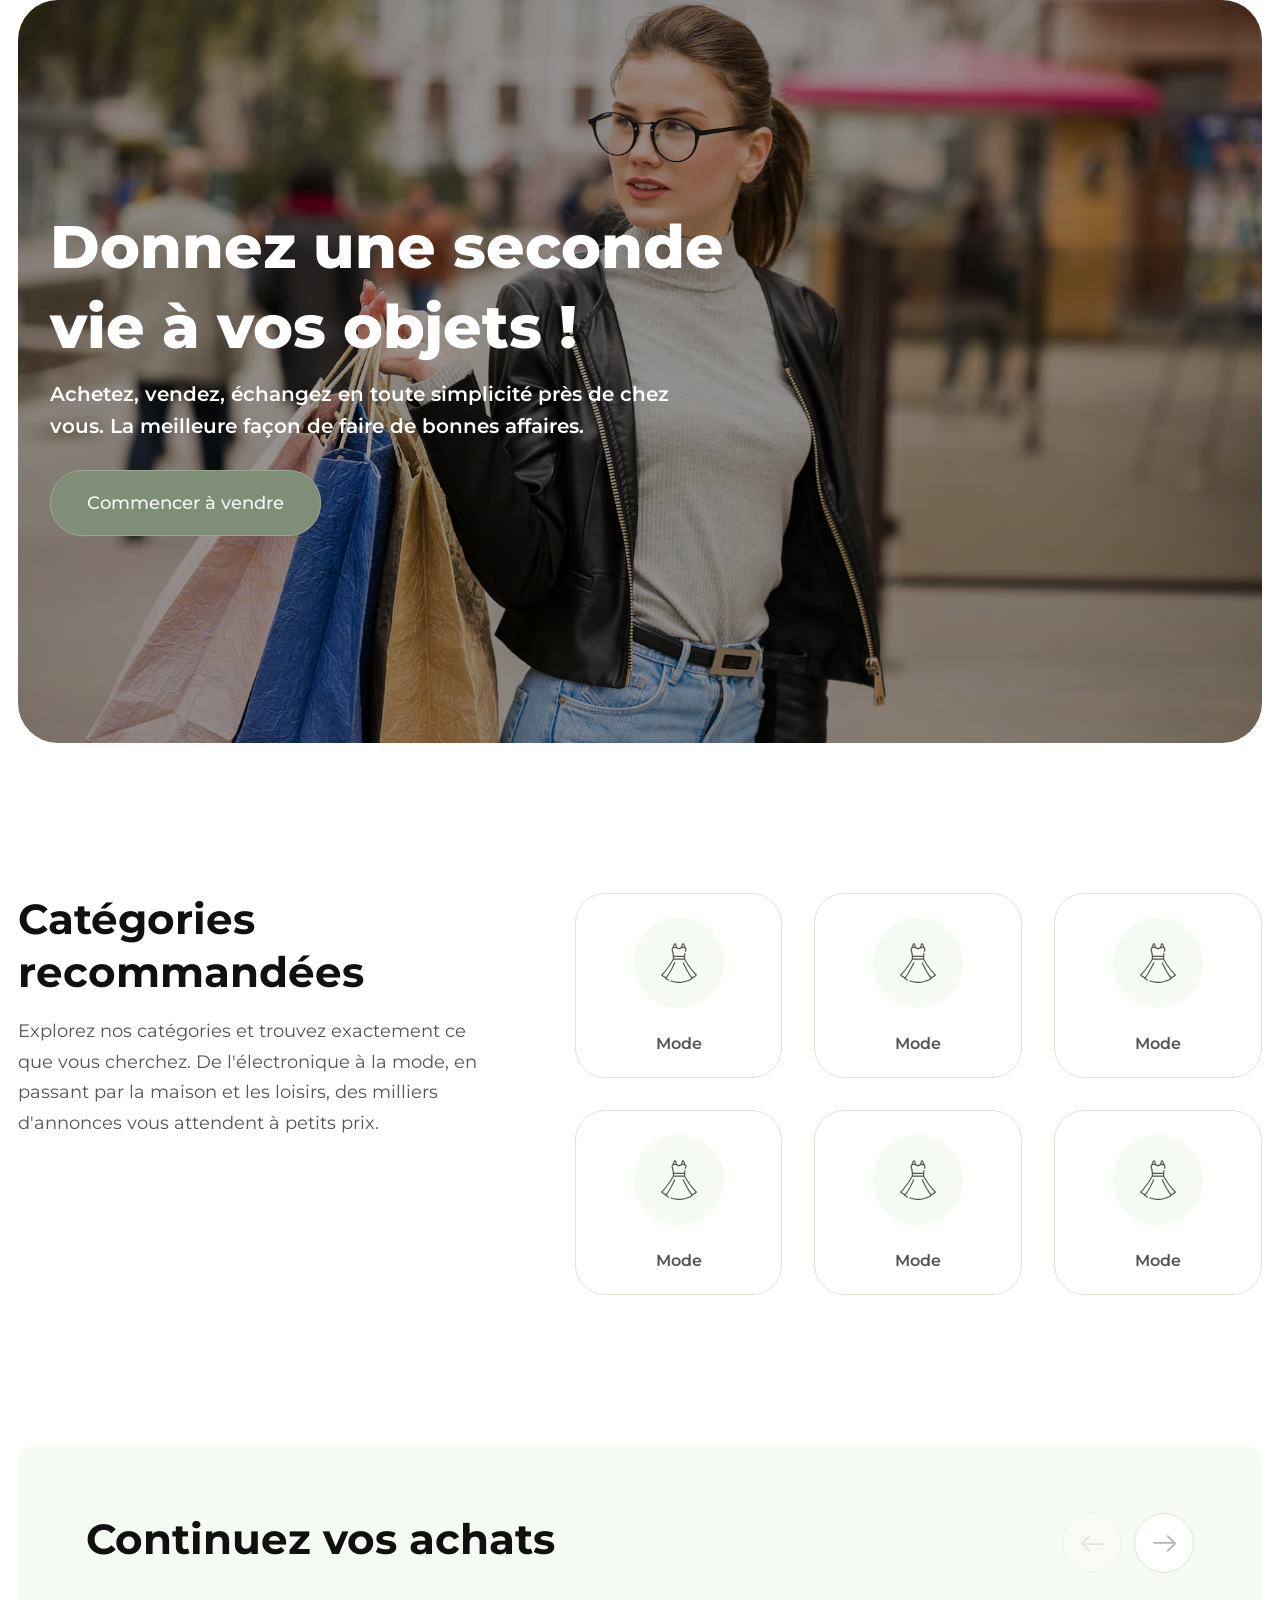
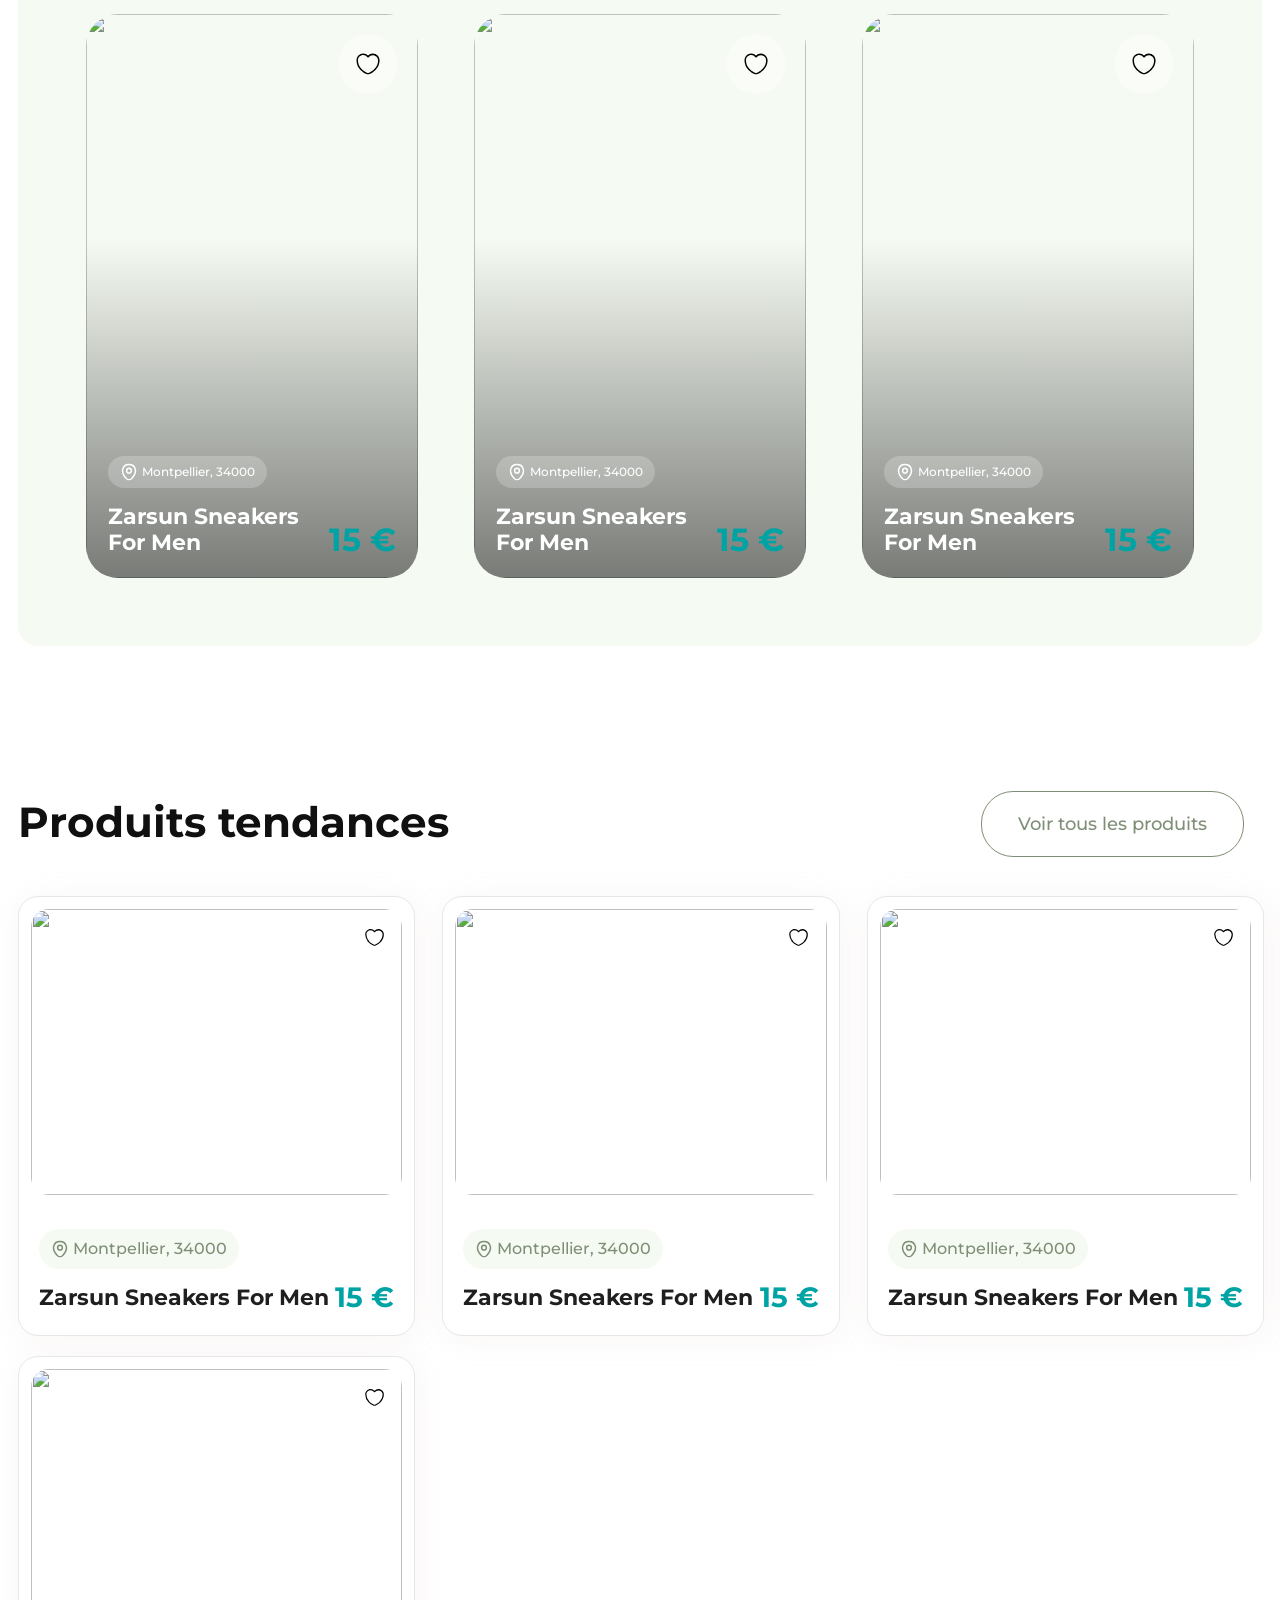
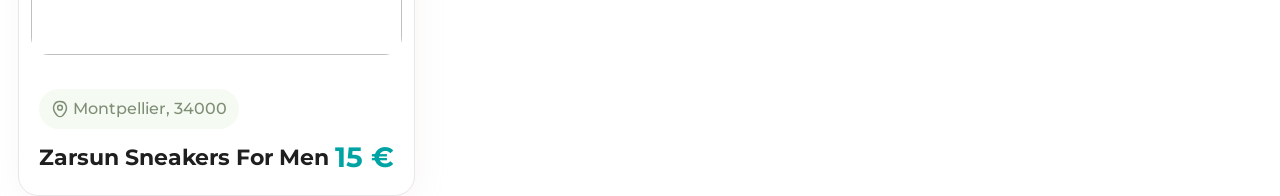
==== index.html @ 98dd618c "🪺 Intégration grille produit, bannière, catégories et bloc Continuez vos achats" ====
<!DOCTYPE html>
<html lang="fr">
<head>
  <meta charset="UTF-8">
  <title>Pretium</title>
  <link rel="preconnect" href="https://fonts.bunny.net">
  <link href="https://fonts.bunny.net/css?family=montserrat:400,500,600,700,800" rel="stylesheet"/>
  <link rel="stylesheet" href="css/style.css">
</head>
<body>
<main class="sections">
  <!-- Section Banner -->
  <section class="banner">
    <h1 class="banner__title">Donnez une seconde vie à vos objets !</h1>
    <p class="banner__description">
      Achetez, vendez, échangez en toute simplicité près de chez vous. La meilleure façon de faire de bonnes affaires.
    </p>
    <a href="#" class="btn-filled">Commencer à vendre</a>
  </section>

  <!-- Section Categories -->
  <section class="container categories">
    <div class="categories_text">
      <h2 class="section-title">Catégories recommandées</h2>
      <p class="text-body">
        Explorez nos catégories et trouvez exactement ce que vous cherchez. De l'électronique à la mode, en passant par la maison et les loisirs, des milliers d'annonces vous attendent à petits prix.
      </p>
    </div>
    <div class="categories-grid">
      <a href="#" class="category-link" data-repeat="5">
        <span class="category-link__icon">
          <svg xmlns="http://www.w3.org/2000/svg" fill="none" viewBox="0 0 60 66.884">
          <path fill="currentColor" fill-rule="evenodd" d="M36.852 0c2.084 1.654 3.153 3.872 3.518 6.456.075.522.203.915.66 1.246.738.536 1.176 1.32 1.507 2.165.126.323.107.639.028.96a817 817 0 0 1-.765 3.096c-.197.797-.644 1.178-1.233 1.052-.642-.137-.904-.67-.714-1.484.207-.886.416-1.775.658-2.654.096-.348.036-.628-.15-.917-.583-.919-1.442-1.355-2.5-1.436-2.128-.166-4.133.417-5.952 1.391-1.385.742-2.47.716-3.842-.012-1.806-.958-3.785-1.535-5.892-1.38-1.082.078-1.96.52-2.552 1.465a1.05 1.05 0 0 0-.134.864c.846 3.348 1.662 6.704 2.072 10.142.03.254.127.344.366.325q.114-.008.23-.003h3.176c4.153 0 8.306-.001 12.46.01.442.001.63-.063.677-.571.09-.97.284-1.934.462-2.896.126-.684.615-1.05 1.175-.927.584.125.925.632.767 1.3-.54 2.282-.53 4.594-.521 6.906q.002.576.002 1.15c0 .269.047.506.184.743 5.12 8.797 10.845 17.157 17.817 24.615.371.398.76.778 1.136 1.171.712.74.68 1.274-.126 1.89-1.816 1.386-3.759 2.581-5.768 3.664l-.112.059c-.297.151-.546.279-.347.788.186.476-.227.829-.633 1.096-2.293 1.511-4.746 2.708-7.302 3.7-3.91 1.519-7.954 2.478-12.145 2.782l-.053.002c-.088.003-.175.005-.203.126h-5.75c-.292-.195-.623-.205-.95-.214a5 5 0 0 1-.346-.019c-3.236-.335-6.375-1.092-9.45-2.13-.712-.242-1.011-.753-.802-1.328.218-.596.718-.803 1.453-.553 2.62.887 5.292 1.545 8.034 1.915 6.565.884 12.914.002 19.09-2.306 2.14-.8 4.195-1.772 6.174-2.915.355-.205.445-.325.169-.699-5.646-7.631-10.087-15.953-14.015-24.566q-.055-.118-.107-.237c-.267-.667-.109-1.186.44-1.436.552-.252 1.065-.03 1.37.615.675 1.432 1.319 2.881 2.011 4.304 3.26 6.687 6.856 13.176 11.21 19.228.296.412.495.513.967.248 1.612-.904 3.197-1.845 4.732-2.877.32-.216.446-.348.107-.707-7.063-7.467-12.844-15.872-18.025-24.713-.25-.428-.491-.605-1.002-.603q-8.097.031-16.195 0c-.536-.002-.792.186-1.051.633-4.7 8.056-9.948 15.722-16.158 22.704a79 79 0 0 1-1.909 2.06c-.214.222-.243.342.043.539a60 60 0 0 0 5.069 3.066c.377.205.5.02.634-.185l.063-.093c2.387-3.295 4.537-6.738 6.541-10.277a160 160 0 0 0 6.676-13.181c.345-.763.821-1.02 1.407-.767.609.262.758.824.401 1.607-3.96 8.646-8.405 17.015-14.083 24.679-.224.3-.216.435.116.624 1.077.609 2.169 1.188 3.286 1.72.727.346.969.883.68 1.449-.278.547-.825.684-1.52.357-1.613-.759-3.184-1.592-4.667-2.584-.479-.32-.78-.716-.521-1.312.132-.306-.056-.38-.226-.447q-.058-.022-.108-.047a46 46 0 0 1-5.475-3.404 19 19 0 0 1-.468-.353c-.814-.639-.861-1.154-.141-1.885a87 87 0 0 0 4.484-4.921c5.481-6.501 10.213-13.522 14.476-20.869.165-.282.167-.57.188-.874.336-4.984-.752-9.777-2.043-14.523-.387-1.426-.057-2.544.909-3.418.805-.73 1.08-1.54 1.269-2.547.423-2.265 1.534-4.17 3.349-5.631h.784c.171.207.38.393.507.626.904 1.643 1.696 3.353 1.946 5.214.135 1.009.517 1.503 1.477 1.757.746.199 1.436.84 2.152.84s1.406-.652 2.152-.836c.981-.243 1.3-.773 1.475-1.754.374-2.107 1.117-4.11 2.442-5.845C36.33 0 36.59 0 36.852 0m-.09 2.703a15.2 15.2 0 0 0-1.215 3.475c-.069.312.006.42.354.376.71-.085 1.424-.168 2.137-.044.354.06.313-.134.271-.333l-.01-.048c-.25-1.224-.718-2.35-1.536-3.426m-13.52.003c-.82 1.053-1.268 2.167-1.529 3.361q-.01.04-.023.088c-.053.185-.12.42.278.355.713-.118 1.427-.039 2.134.047.355.042.415-.065.349-.377a15 15 0 0 0-1.21-3.474m6.776 23.189 1.963-.001c1.955-.002 3.91-.003 5.863.01.387.002.545-.077.517-.498a14 14 0 0 1 0-1.695c.022-.387-.124-.462-.48-.462q-7.893.015-15.785 0c-.33 0-.464.07-.447.428.028.564.037 1.132-.002 1.694-.03.439.126.535.543.533a796 796 0 0 1 5.865-.01z"/>
        </svg>
        </span>
        Mode
      </a>
    </div>
  </section>

  <!-- Section Resume Shopping -->
  <section class="container resume-shopping">
    <h2 class="section-title">Continuez vos achats</h2>
    <div class="slider-navigation">
      <button disabled>
        <svg xmlns="http://www.w3.org/2000/svg" fill="none" viewBox="0 0 23.388 16.975">
          <g fill="currentColor" fill-rule="evenodd">
            <path d="M7.852 16.711a.9.9 0 0 0 1.272-1.272l-6.95-6.951 6.95-6.952A.9.9 0 0 0 7.852.264L.264 7.85a.9.9 0 0 0 0 1.273z"/>
            <path d="M23.388 9.075a.9.9 0 0 1-.9.9H1.451a.9.9 0 1 1 0-1.8h21.037a.9.9 0 0 1 .9.9"/>
          </g>
        </svg>
      </button>
      <button>
        <svg xmlns="http://www.w3.org/2000/svg" fill="none" viewBox="0 0 23.388 16.975">
          <g fill="currentColor" fill-rule="evenodd">
            <path d="M15.536.264a.9.9 0 0 0-1.272 1.272l6.95 6.952-6.95 6.95a.9.9 0 0 0 1.272 1.273l7.588-7.587a.9.9 0 0 0 0-1.273z"/>
            <path d="M0 7.9A.9.9 0 0 1 .9 7h21.038a.9.9 0 1 1 0 1.8H.9a.9.9 0 0 1-.9-.9"/>
          </g>
        </svg>
      </button>
    </div>
    <div class="slider-products">
      <article class="product-card-full" data-repeat="5">
        <picture class="product-card-full__image">
          <source
              width="428" height="564"
              media="(min-width: 1100px)"
              srcset="https://picsum.photos/428/564"
          >
          <img src="https://picsum.photos/270/358" alt="" class="product-card-full__image" width="270" height="358">
        </picture>

        <div class="location is-white is-bigger">
          <svg xmlns="http://www.w3.org/2000/svg" fill="none" viewBox="0 0 18 18">
            <path fill="currentColor" fill-rule="evenodd" d="M9 4.6a3 3 0 1 0 0 6.2 3 3 0 0 0 0-6.2M7.4 7.7a1.6 1.6 0 1 1 3.2 0 1.6 1.6 0 0 1-3.2 0"/>
            <path fill="currentColor" fill-rule="evenodd" d="M9 .8a7 7 0 0 1 7 5.4c1 4.2-1.7 7.7-3.8 9.7a4.6 4.6 0 0 1-6.4 0C3.7 14 1 10.4 2 6.2A7 7 0 0 1 9 .8M3.4 6.5C4.1 3.7 6.5 2.2 9 2.3s5 1.4 5.6 4.2c.7 3.4-1.4 6.4-3.4 8.4a3 3 0 0 1-4.4 0c-2-2-4.1-5-3.4-8.4"/>
          </svg>
          Montpellier, 34000
        </div>
        <div class="product-card-full__body">
          <a href="product.html" class="product-card-full__title">
            Zarsun Sneakers For Men
          </a>
          <div class="product-card-full__price">
            15 €
          </div>
        </div>

        <button class="btn-like is-bigger">
          <svg xmlns="http://www.w3.org/2000/svg" fill="none" viewBox="0 0 26 26">
            <path fill="currentColor" fill-rule="evenodd" d="M8.2 2.6q3 .1 4.8 2 2-1.9 4.8-2c3.8 0 6.8 3 6.8 6.8 0 4-1.9 7.2-4.1 9.5a18 18 0 0 1-6.6 4.4H12a18 18 0 0 1-6.5-4.4 14 14 0 0 1-4-9.5c0-3.7 3-6.8 6.7-6.8M2.9 9.4c0-3 2.4-5.3 5.3-5.3q2.6 0 4.2 2.1a1 1 0 0 0 1.2 0q1.6-2 4.2-2c3 0 5.3 2.3 5.3 5.2a12 12 0 0 1-3.7 8.5c-2 2.1-4.5 3.4-6 4h-.8c-1.5-.6-4-1.9-6-4A12 12 0 0 1 3 9.4M13 5.8l1 1z"/>
          </svg>
        </button>
      </article>
    </div>
  </section>

  <!-- Section Trending -->
  <section class="container section-trending">
    <h2 class="section-title">Produits tendances</h2>
    <div class="products-grid">
      <article class="product-card" data-repeat="4">
        <img
            src="https://picsum.photos/161/124"
            alt=""
            width="161" height="124"
            class="product-card__image"
        >
        <!--<img
          src="images/shoes-thumb.jpg"
          srcset="images/shoes-thumb.jpg 161w, images/shoes-thumb-desktop.jpg 338w"
          sizes="(max-width: 700px) 161px, 338px"
          alt=""
          width="161" height="124"
          class="product-card__image"
        >-->
        <div class="location">
          <svg xmlns="http://www.w3.org/2000/svg" fill="none" viewBox="0 0 18 18">
            <path fill="currentColor" fill-rule="evenodd" d="M9 4.6a3 3 0 1 0 0 6.2 3 3 0 0 0 0-6.2M7.4 7.7a1.6 1.6 0 1 1 3.2 0 1.6 1.6 0 0 1-3.2 0"/>
            <path fill="currentColor" fill-rule="evenodd" d="M9 .8a7 7 0 0 1 7 5.4c1 4.2-1.7 7.7-3.8 9.7a4.6 4.6 0 0 1-6.4 0C3.7 14 1 10.4 2 6.2A7 7 0 0 1 9 .8M3.4 6.5C4.1 3.7 6.5 2.2 9 2.3s5 1.4 5.6 4.2c.7 3.4-1.4 6.4-3.4 8.4a3 3 0 0 1-4.4 0c-2-2-4.1-5-3.4-8.4"/>
          </svg>
          Montpellier, 34000
        </div>
        <div class="product-card__body">
          <a href="product.html" class="product-card__title">
            Zarsun Sneakers For Men
          </a>
          <div class="product-card__price">
            15 €
          </div>
        </div>
        <button class="btn-like">
          <svg xmlns="http://www.w3.org/2000/svg" fill="none" viewBox="0 0 26 26">
            <path fill="currentColor" fill-rule="evenodd" d="M8.2 2.6q3 .1 4.8 2 2-1.9 4.8-2c3.8 0 6.8 3 6.8 6.8 0 4-1.9 7.2-4.1 9.5a18 18 0 0 1-6.6 4.4H12a18 18 0 0 1-6.5-4.4 14 14 0 0 1-4-9.5c0-3.7 3-6.8 6.7-6.8M2.9 9.4c0-3 2.4-5.3 5.3-5.3q2.6 0 4.2 2.1a1 1 0 0 0 1.2 0q1.6-2 4.2-2c3 0 5.3 2.3 5.3 5.2a12 12 0 0 1-3.7 8.5c-2 2.1-4.5 3.4-6 4h-.8c-1.5-.6-4-1.9-6-4A12 12 0 0 1 3 9.4M13 5.8l1 1z"/>
          </svg>
        </button>
      </article>
    </div>
    <a href="products.html" class="btn-bordered">Voir tous les produits</a>
  </section>
</main>
<script>
  document.querySelectorAll("[data-repeat]").forEach((el) => {
    const count = parseFloat(el.dataset.repeat)
    for (let i = 0; i < count; i++) {
      el.insertAdjacentHTML("afterend", el.outerHTML)
    }
  })
</script>
</body>
</html>
---- css/style.css ----
@import "variables.css";
@import "reset.css";
@import "layout.css";
@import "text.css";
@import "products.css";
@import "categories.css";
@import "location.css";
@import "sliders.css";
@import "banner.css";
@import "btn.css";
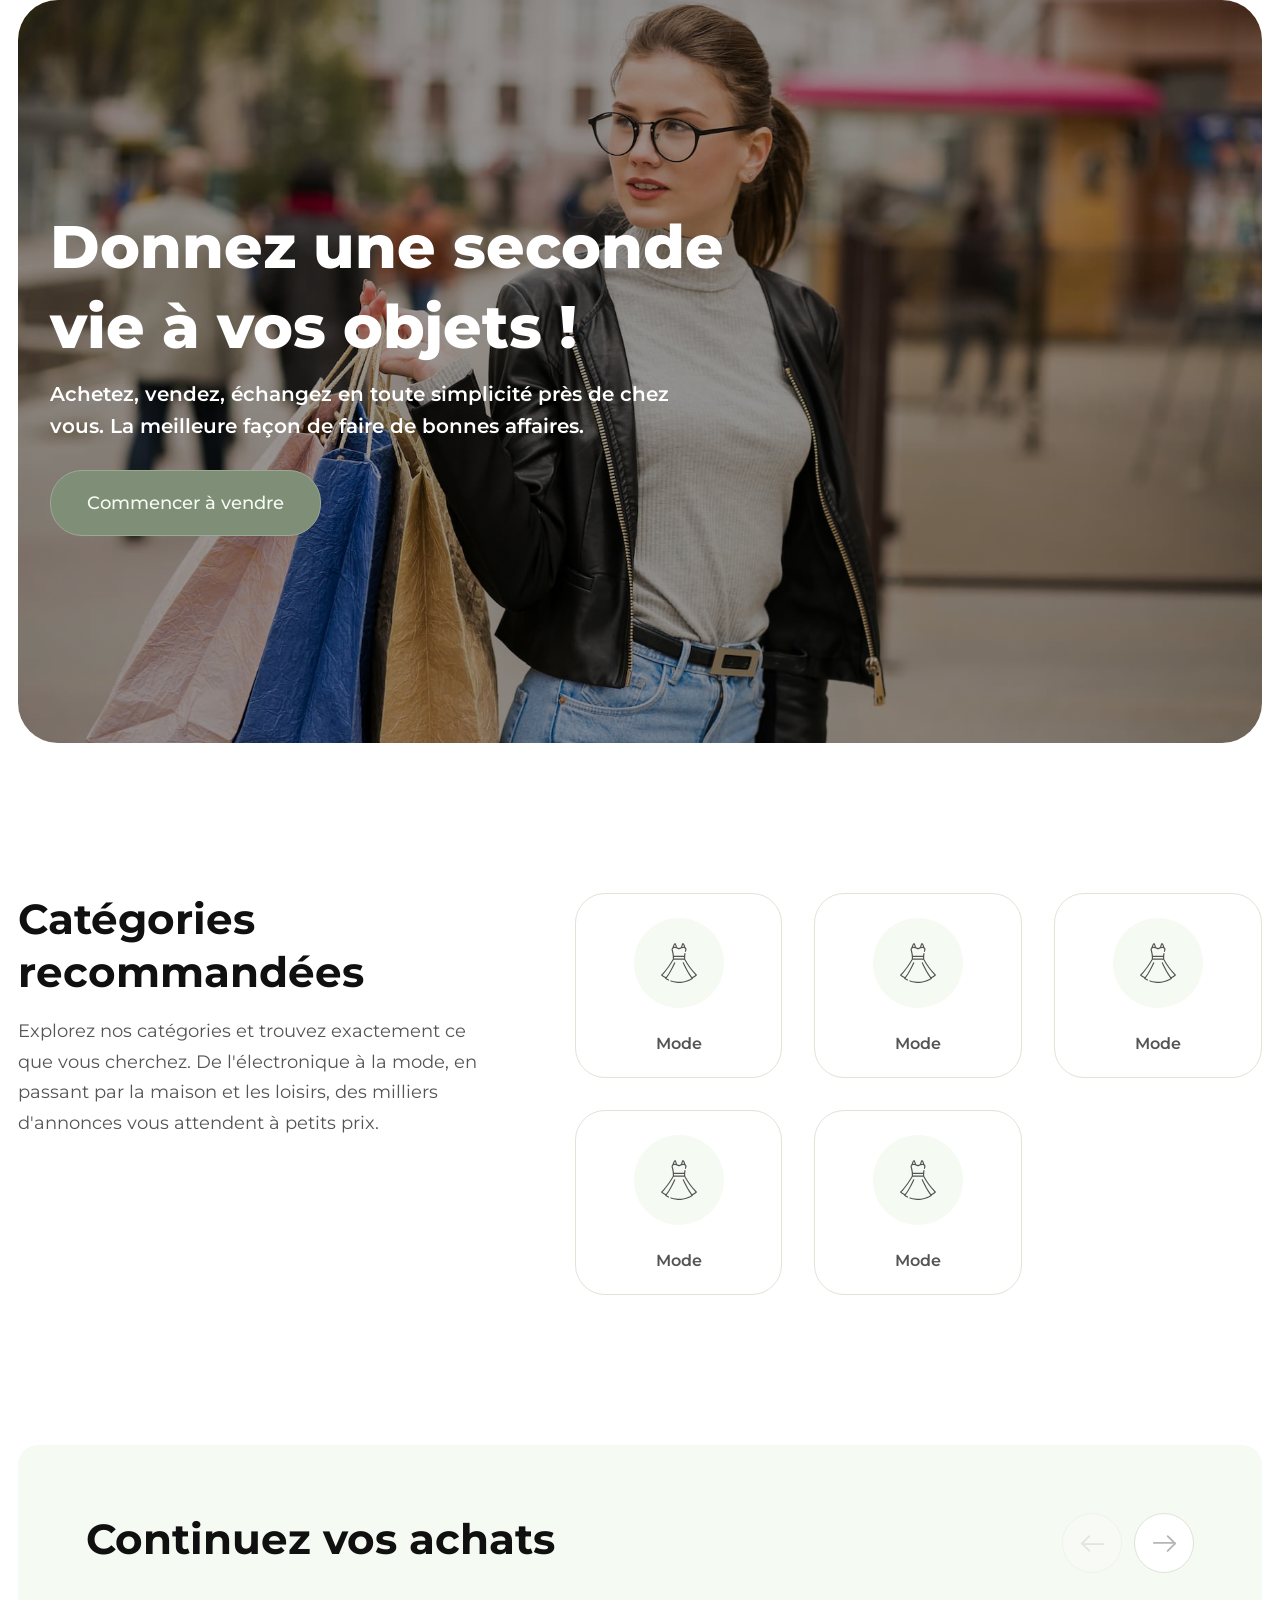
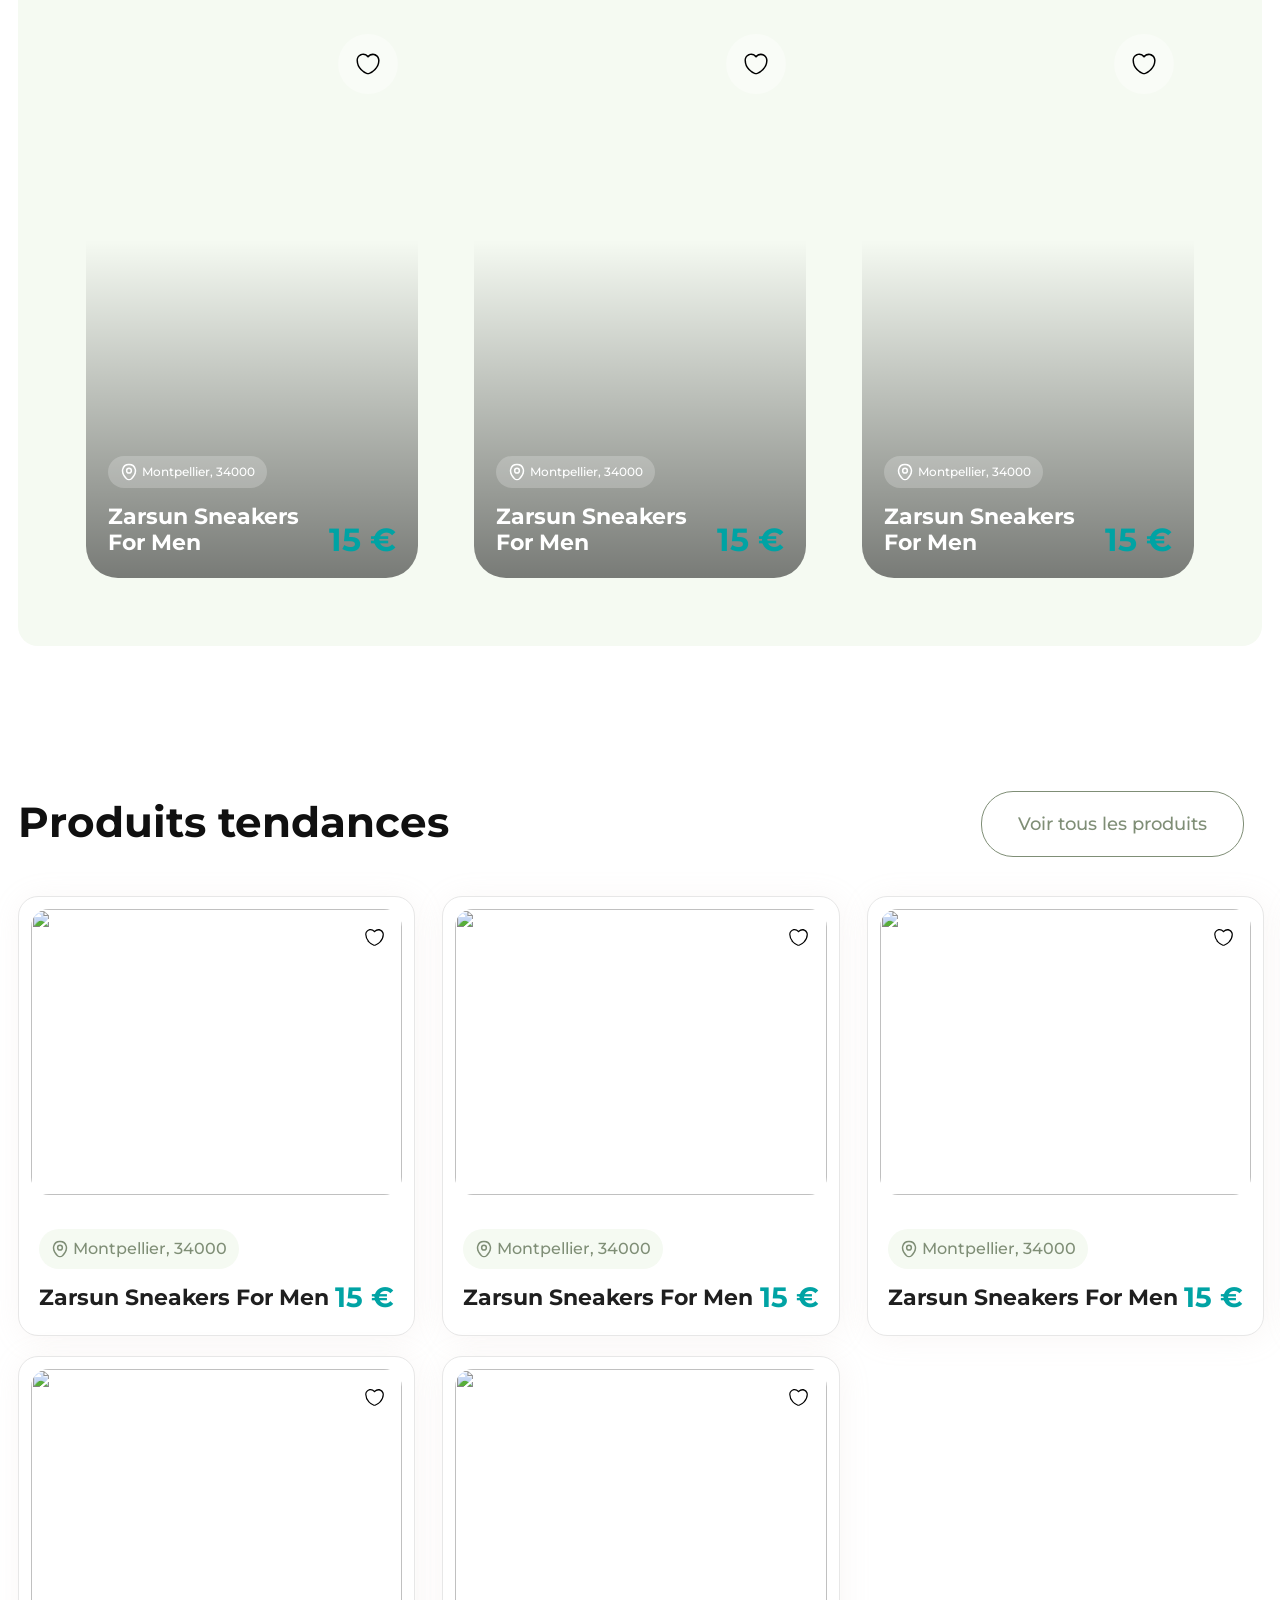
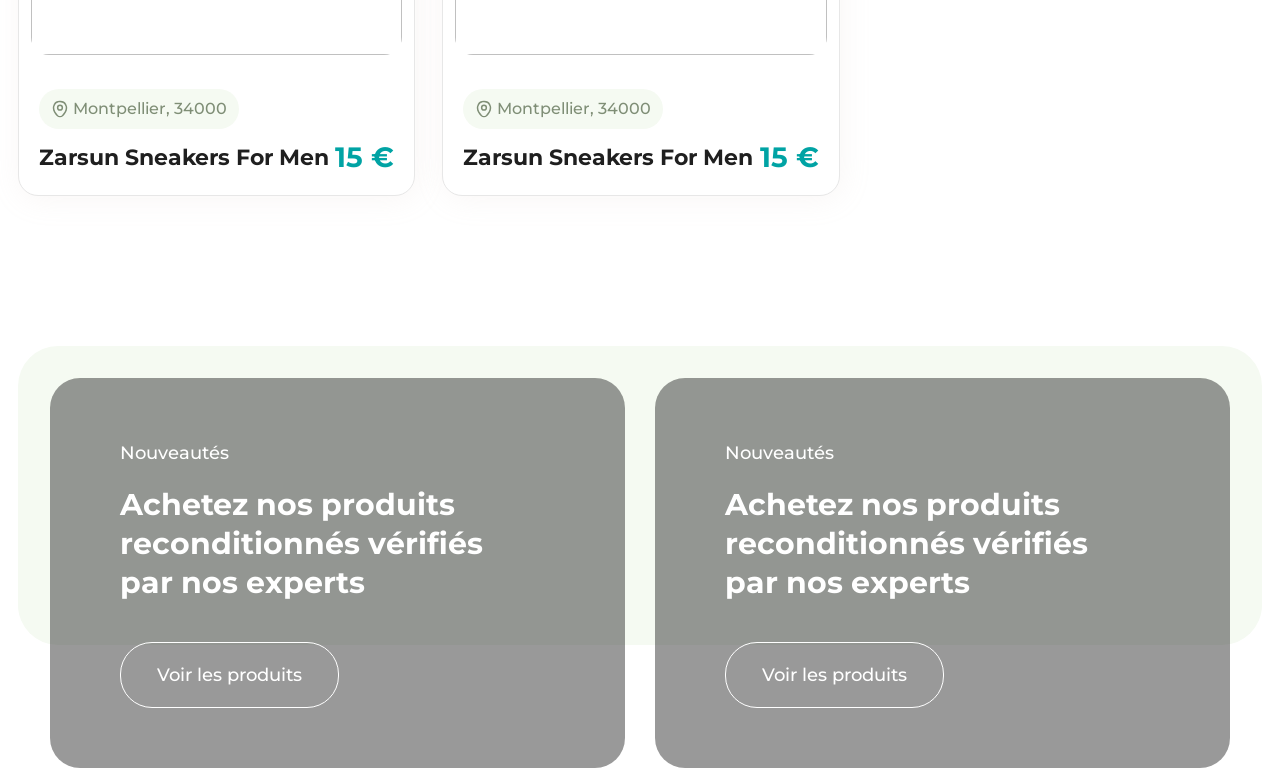
==== commit 90868083: "🪺 Intégration du bloc des 2 cartes article et refactoring architecture des dossiers + fichiers CSS." ====
--- a/index.html
+++ b/index.html
@@ -60,7 +60,7 @@
       </button>
     </div>
     <div class="slider-products">
-      <article class="product-card-full" data-repeat="5">
+      <article class="product-card-full" data-repeat="6">
         <picture class="product-card-full__image">
           <source
               width="428" height="564"
@@ -99,7 +99,7 @@
   <section class="container section-trending">
     <h2 class="section-title">Produits tendances</h2>
     <div class="products-grid">
-      <article class="product-card" data-repeat="4">
+      <article class="product-card" data-repeat="6">
         <img
             src="https://picsum.photos/161/124"
             alt=""
@@ -138,11 +138,32 @@
     </div>
     <a href="products.html" class="btn-bordered">Voir tous les produits</a>
   </section>
+
+  <!-- Section Posts -->
+  <section class="container section-posts">
+    <article class="post-card" data-repeat="2">
+      <picture>
+        <source
+            width="710" height="390"
+            media="(min-width: 1100px)"
+            srcset="https://picsum.photos/710/390"
+        >
+        <img src="https://picsum.photos/318/242" alt="" width="318" height="242" class="post-card__image">
+      </picture>
+      <div class="post-card__category">Nouveautés</div>
+      <h3 class="post-card__title">
+        Achetez nos produits
+        reconditionnés vérifiés par nos experts
+      </h3>
+      <a href="#" class="btn-bordered-white">Voir les produits</a>
+    </article>
+  </section>
+
 </main>
 <script>
   document.querySelectorAll("[data-repeat]").forEach((el) => {
     const count = parseFloat(el.dataset.repeat)
-    for (let i = 0; i < count; i++) {
+    for (let i = 0; i < count - 1; i++) {
       el.insertAdjacentHTML("afterend", el.outerHTML)
     }
   })
--- a/css/style.css
+++ b/css/style.css
@@ -1,11 +1,12 @@
-@import "variables.css";
-@import "reset.css";
-@import "layout.css";
-@import "text.css";
-@import "products.css";
-@import "categories.css";
-@import "location.css";
-@import "sliders.css";
-@import "banner.css";
-@import "btn.css";
+@import "base/variables.css";
+@import "base/reset.css";
+@import "base/layout.css";
+@import "base/text.css";
+@import "blocs/products.css";
+@import "blocs/categories.css";
+@import "elements/location.css";
+@import "elements/sliders.css";
+@import "blocs/posts.css";
+@import "blocs/banner.css";
+@import "elements/btn.css";
 
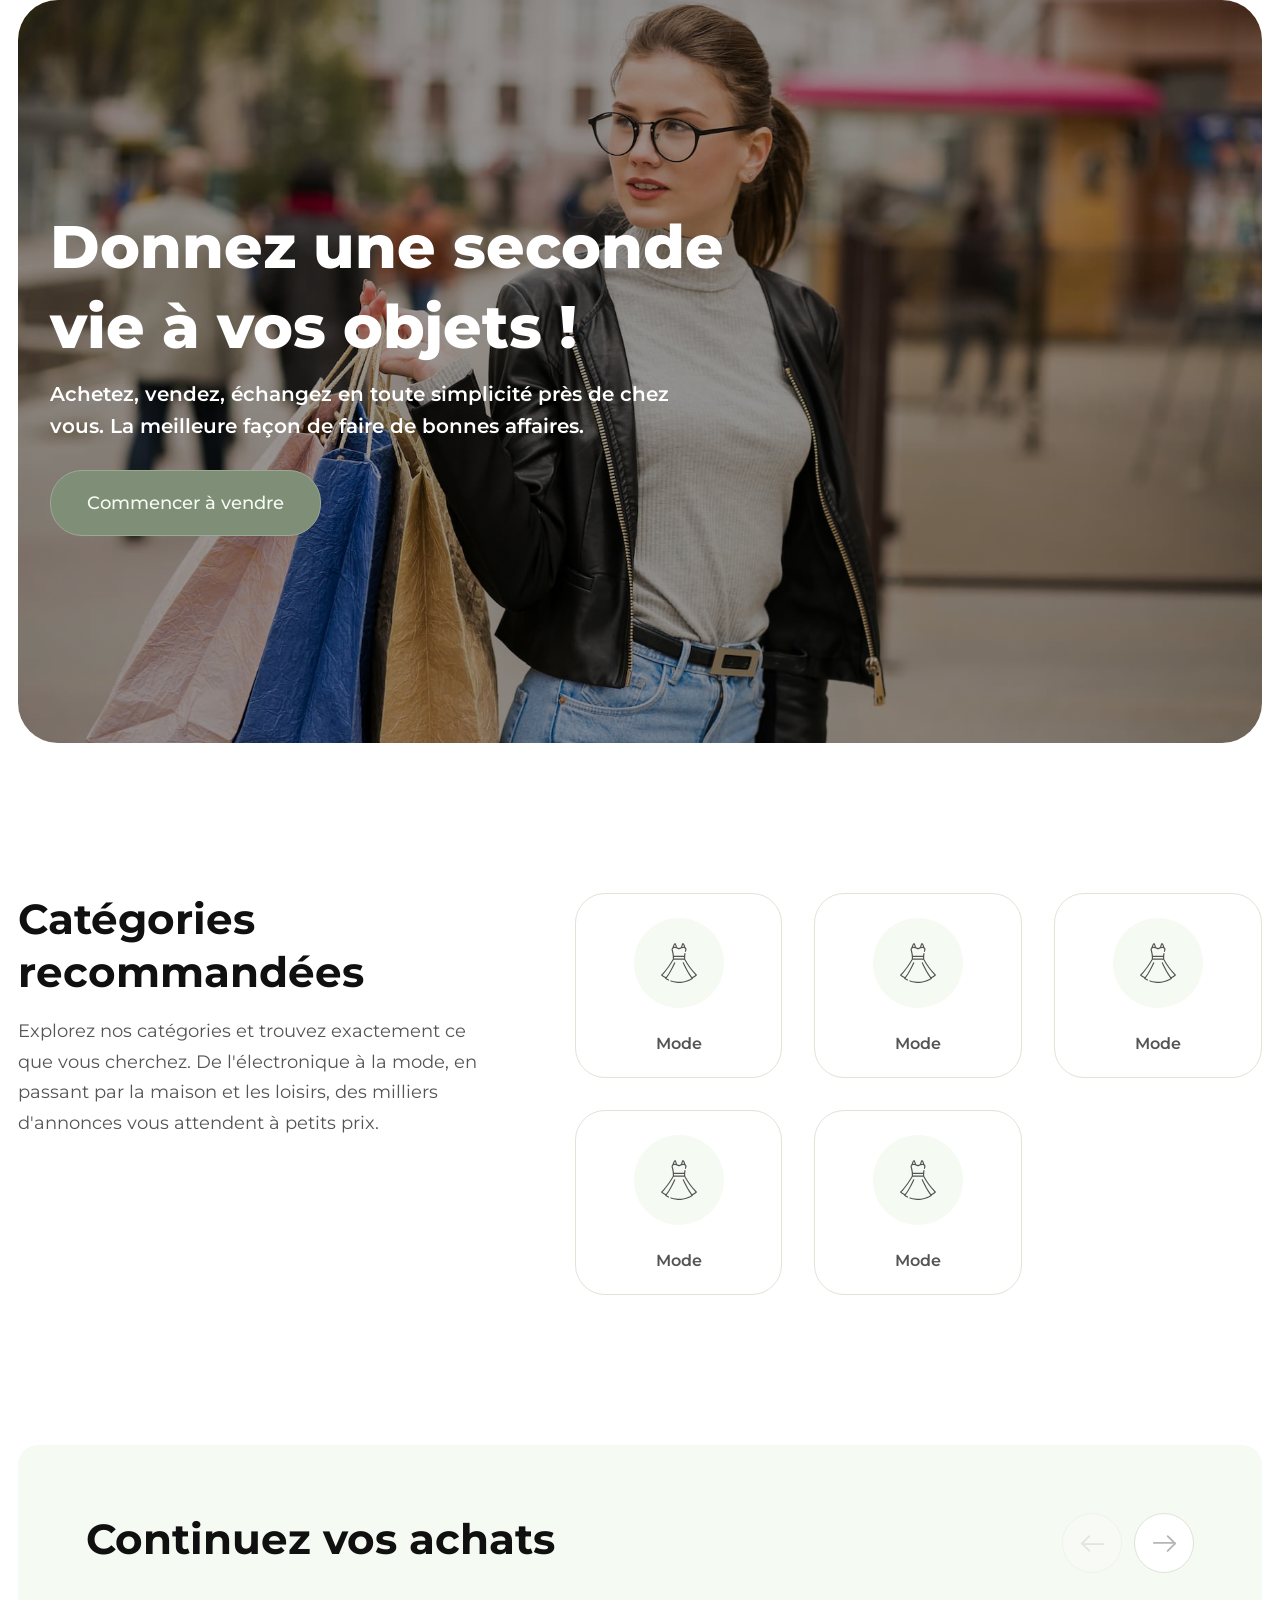
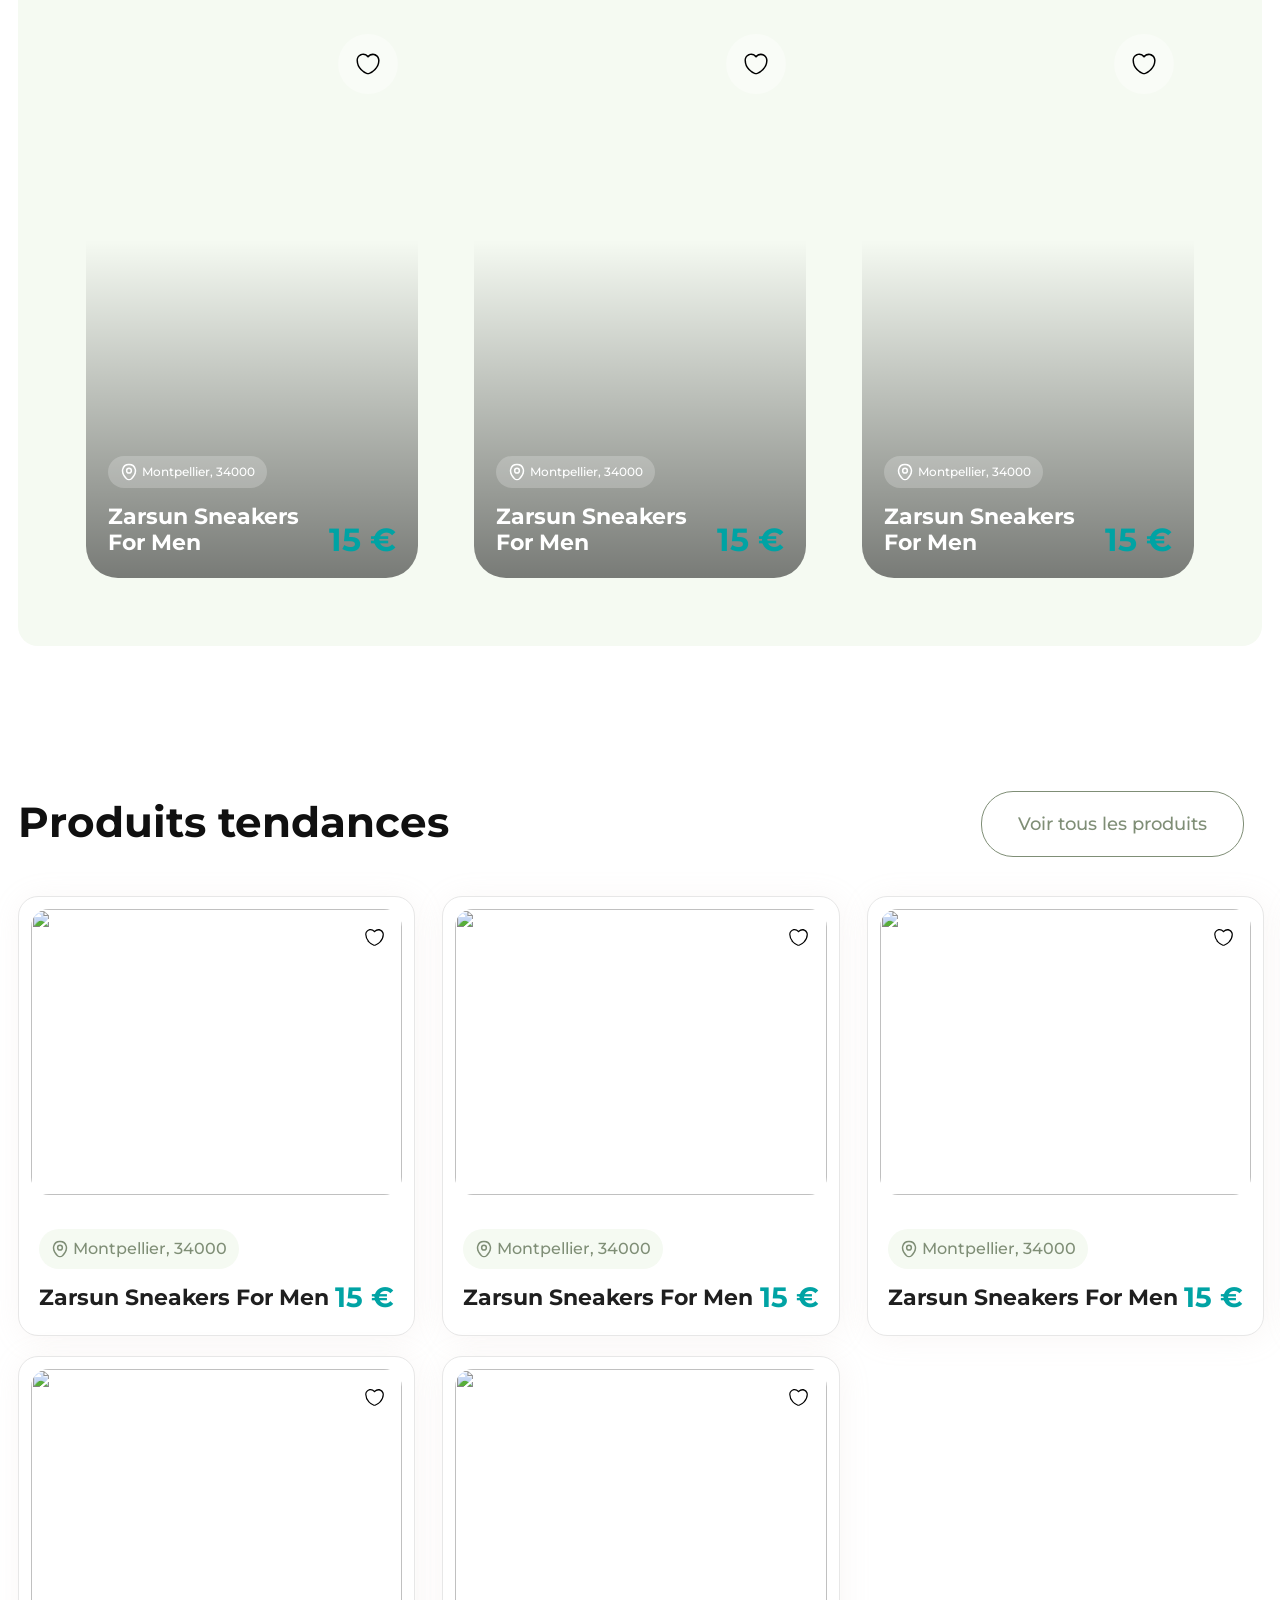
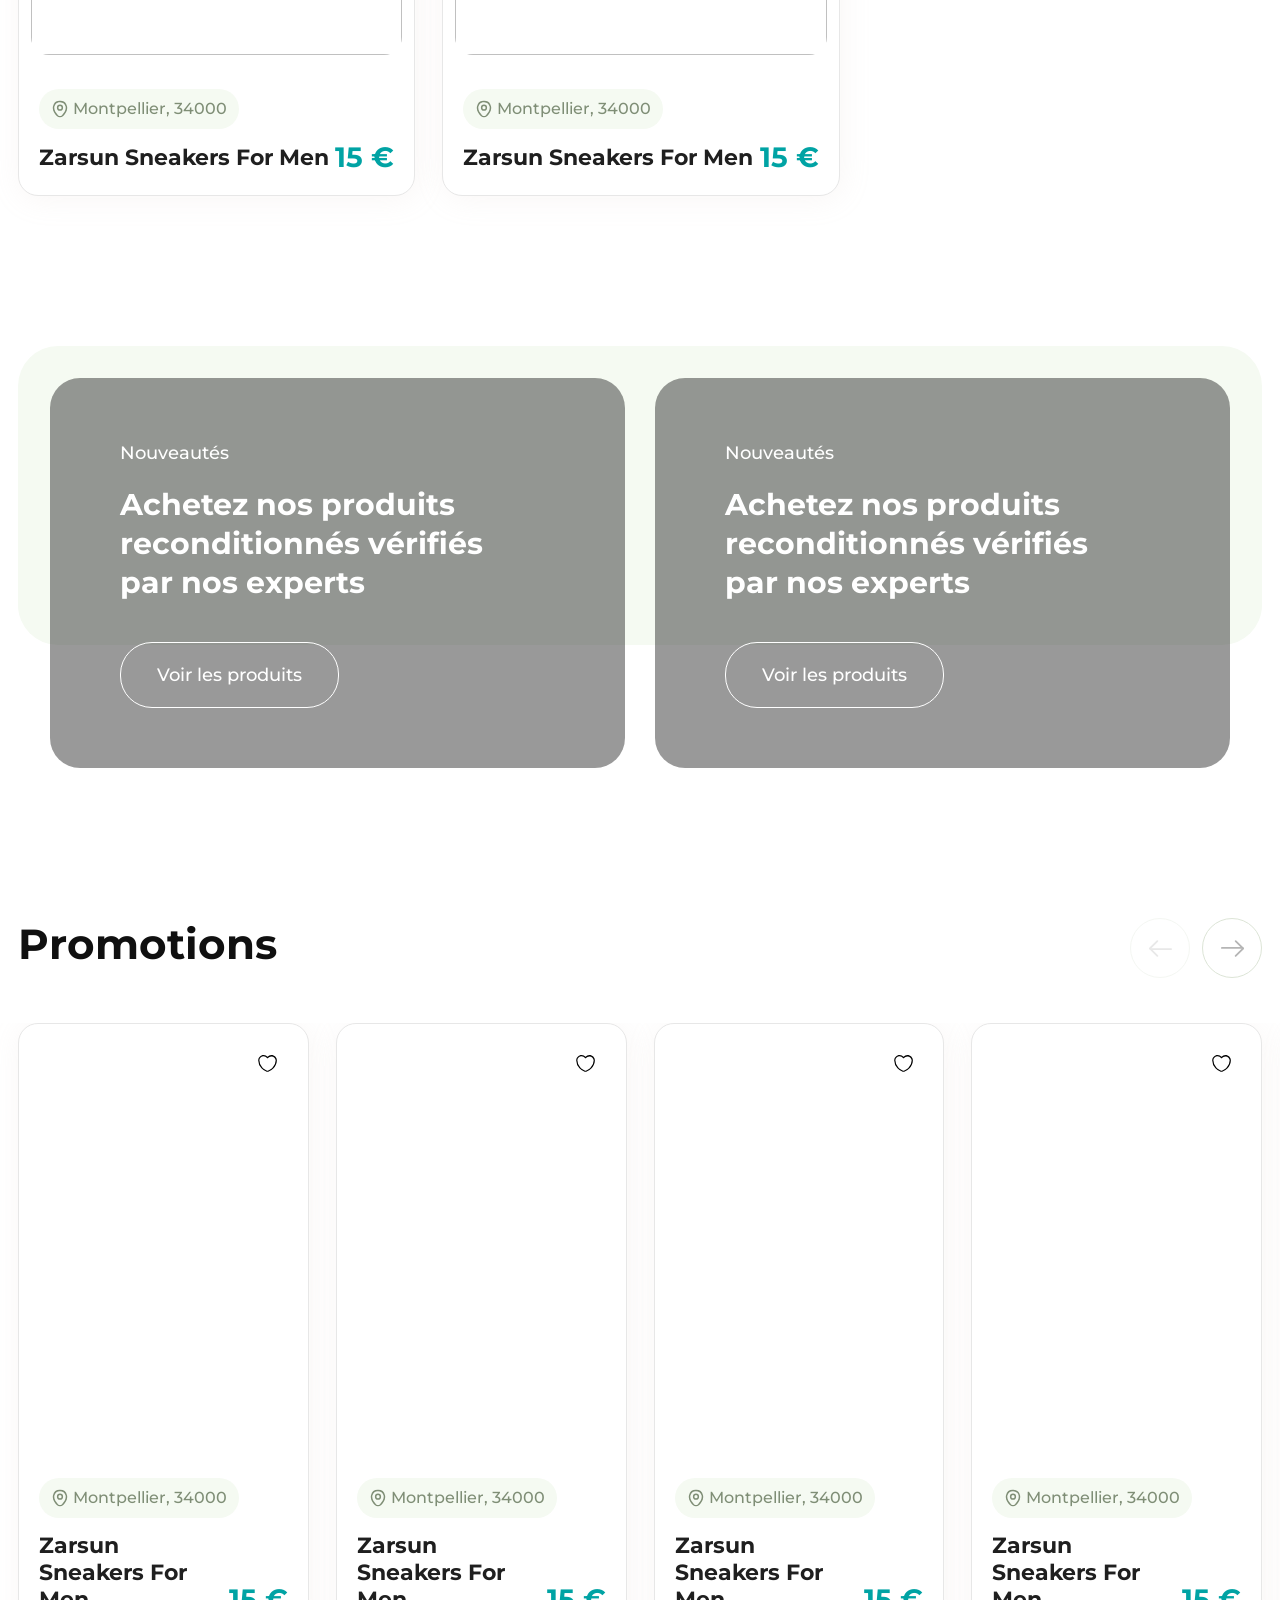
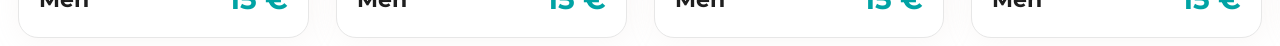
==== commit a6246b71: "🪺 Intégration du bloc Promotions." ====
--- a/index.html
+++ b/index.html
@@ -61,7 +61,7 @@
     </div>
     <div class="slider-products">
       <article class="product-card-full" data-repeat="6">
-        <picture class="product-card-full__image">
+        <picture>
           <source
               width="428" height="564"
               media="(min-width: 1100px)"
@@ -159,6 +159,61 @@
     </article>
   </section>
 
+  <!-- Section Promotions -->
+  <section class="container section-promos">
+    <h2 class="section-title">Promotions</h2>
+    <div class="slider-navigation">
+      <button disabled>
+        <svg xmlns="http://www.w3.org/2000/svg" fill="none" viewBox="0 0 23.388 16.975">
+          <g fill="currentColor" fill-rule="evenodd">
+            <path d="M7.852 16.711a.9.9 0 0 0 1.272-1.272l-6.95-6.951 6.95-6.952A.9.9 0 0 0 7.852.264L.264 7.85a.9.9 0 0 0 0 1.273z"/>
+            <path d="M23.388 9.075a.9.9 0 0 1-.9.9H1.451a.9.9 0 1 1 0-1.8h21.037a.9.9 0 0 1 .9.9"/>
+          </g>
+        </svg>
+      </button>
+      <button>
+        <svg xmlns="http://www.w3.org/2000/svg" fill="none" viewBox="0 0 23.388 16.975">
+          <g fill="currentColor" fill-rule="evenodd">
+            <path d="M15.536.264a.9.9 0 0 0-1.272 1.272l6.95 6.952-6.95 6.95a.9.9 0 0 0 1.272 1.273l7.588-7.587a.9.9 0 0 0 0-1.273z"/>
+            <path d="M0 7.9A.9.9 0 0 1 .9 7h21.038a.9.9 0 1 1 0 1.8H.9a.9.9 0 0 1-.9-.9"/>
+          </g>
+        </svg>
+      </button>
+    </div>
+    <div class="slider-promos">
+      <article class="product-card has-big-image" data-repeat="8">
+        <picture>
+          <source
+              width="362" height="416"
+              media="(min-width: 1100px)"
+              srcset="https://picsum.photos/362/416"
+          >
+          <img src="https://picsum.photos/269/258" alt="" width="269" height="258" class="product-card__image">
+        </picture>
+        <div class="location">
+          <svg xmlns="http://www.w3.org/2000/svg" fill="none" viewBox="0 0 18 18">
+            <path fill="currentColor" fill-rule="evenodd" d="M9 4.6a3 3 0 1 0 0 6.2 3 3 0 0 0 0-6.2M7.4 7.7a1.6 1.6 0 1 1 3.2 0 1.6 1.6 0 0 1-3.2 0"/>
+            <path fill="currentColor" fill-rule="evenodd" d="M9 .8a7 7 0 0 1 7 5.4c1 4.2-1.7 7.7-3.8 9.7a4.6 4.6 0 0 1-6.4 0C3.7 14 1 10.4 2 6.2A7 7 0 0 1 9 .8M3.4 6.5C4.1 3.7 6.5 2.2 9 2.3s5 1.4 5.6 4.2c.7 3.4-1.4 6.4-3.4 8.4a3 3 0 0 1-4.4 0c-2-2-4.1-5-3.4-8.4"/>
+          </svg>
+          Montpellier, 34000
+        </div>
+        <div class="product-card__body">
+          <a href="product.html" class="product-card__title">
+            Zarsun Sneakers For Men
+          </a>
+          <div class="product-card__price">
+            15 €
+          </div>
+        </div>
+        <button class="btn-like">
+          <svg xmlns="http://www.w3.org/2000/svg" fill="none" viewBox="0 0 26 26">
+            <path fill="currentColor" fill-rule="evenodd" d="M8.2 2.6q3 .1 4.8 2 2-1.9 4.8-2c3.8 0 6.8 3 6.8 6.8 0 4-1.9 7.2-4.1 9.5a18 18 0 0 1-6.6 4.4H12a18 18 0 0 1-6.5-4.4 14 14 0 0 1-4-9.5c0-3.7 3-6.8 6.7-6.8M2.9 9.4c0-3 2.4-5.3 5.3-5.3q2.6 0 4.2 2.1a1 1 0 0 0 1.2 0q1.6-2 4.2-2c3 0 5.3 2.3 5.3 5.2a12 12 0 0 1-3.7 8.5c-2 2.1-4.5 3.4-6 4h-.8c-1.5-.6-4-1.9-6-4A12 12 0 0 1 3 9.4M13 5.8l1 1z"/>
+          </svg>
+        </button>
+      </article>
+    </div>
+  </section>
+
 </main>
 <script>
   document.querySelectorAll("[data-repeat]").forEach((el) => {
--- a/css/style.css
+++ b/css/style.css
@@ -8,5 +8,6 @@
 @import "elements/sliders.css";
 @import "blocs/posts.css";
 @import "blocs/banner.css";
+@import "blocs/promos.css";
 @import "elements/btn.css";
 
